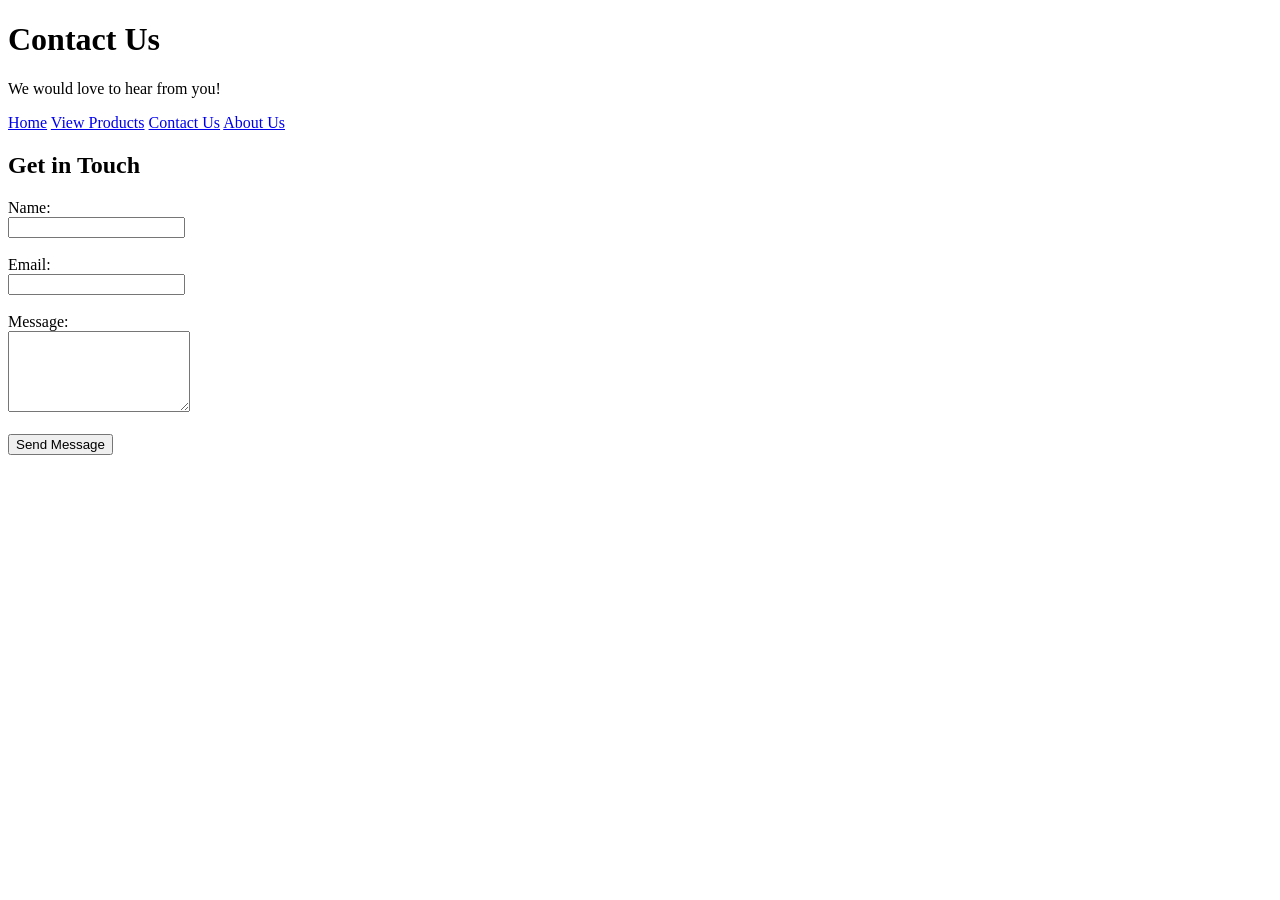
==== about.html @ 9ace167b "fuck you" ====
<!DOCTYPE html>
<html lang="en">
    <head>
        <meta charset="UTF-8">
        <meta name="viewport" content="width=device-width, initial-scale=1.0">
        <title>My Website - Contact Us</title>
    </head>
    <body>
        <header>
            <h1>Contact Us</h1>
            <p>We would love to hear from you!</p>
        </header>

        <nav>
            <a href="index.html">Home</a>
            <a href="products.html">View Products</a>
            <a href="contact.html">Contact Us</a>
            <a href="about.html">About Us</a>
        </nav>

        <main>
            <section>
                <h2>Get in Touch</h2>
                <form action="#" method="POST">
                    <div>
                        <label for="name">Name:</label><br>
                        <input type="text" id="name" name="name" required>
                    </div>
                    <br>
                    <div>
                        <label for="email">Email:</label><br>
                        <input type="email" id="email" name="email" required>
                    </div>
                    <br>
                    <div>
                        <label for="message">Message:</label><br>
                        <textarea id="message" name="message" rows="5" required></textarea>
                    </div>
                    <br>
                    <button type="submit">Send Message</button>
                </form>
            </section>
        </main>
    </body>
</html>
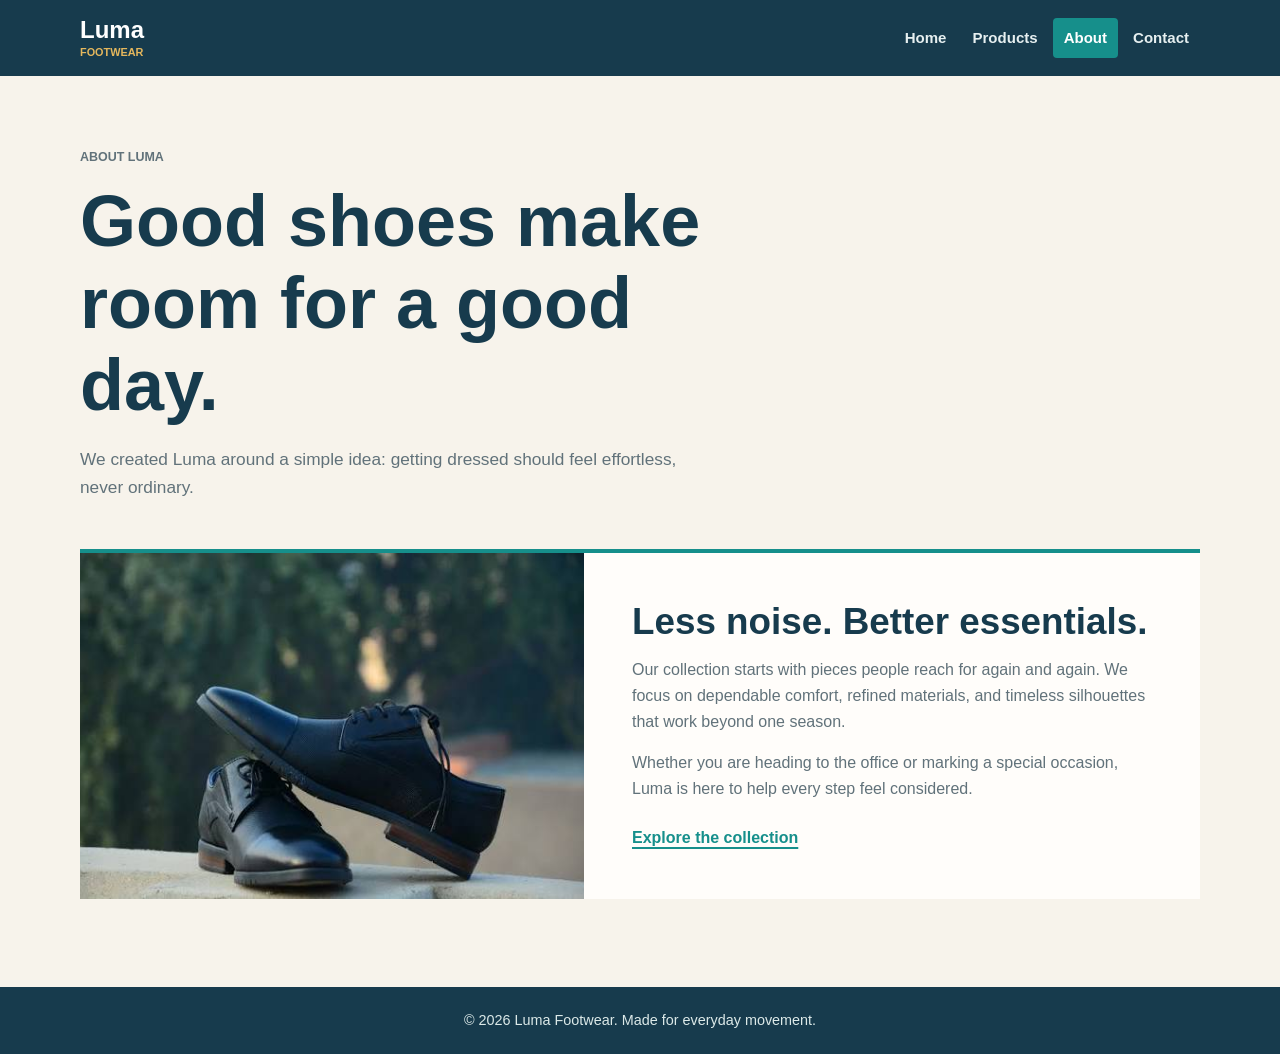
==== commit 2d2817b1: "all changes" ====
--- a/about.html
+++ b/about.html
@@ -1,45 +1,46 @@
 <!DOCTYPE html>
 <html lang="en">
-    <head>
-        <meta charset="UTF-8">
-        <meta name="viewport" content="width=device-width, initial-scale=1.0">
-        <title>My Website - Contact Us</title>
-    </head>
-    <body>
-        <header>
-            <h1>Contact Us</h1>
-            <p>We would love to hear from you!</p>
-        </header>
+<head>
+    <meta charset="UTF-8">
+    <meta name="viewport" content="width=device-width, initial-scale=1.0">
+    <title>Luma Footwear | About</title>
+    <link rel="stylesheet" href="css/style.css">
+</head>
+<body>
+    <header class="site-header">
+        <div class="site-header__inner">
+            <a class="brand" href="index.html" aria-label="Luma Footwear home">Luma<span>Footwear</span></a>
+            <nav class="site-nav" aria-label="Primary navigation">
+                <a href="index.html">Home</a>
+                <a href="products.html">Products</a>
+                <a class="is-active" href="about.html" aria-current="page">About</a>
+                <a href="contact.html">Contact</a>
+            </nav>
+        </div>
+    </header>
 
-        <nav>
-            <a href="index.html">Home</a>
-            <a href="products.html">View Products</a>
-            <a href="contact.html">Contact Us</a>
-            <a href="about.html">About Us</a>
-        </nav>
+    <main class="page-main">
+        <section class="page-intro page-intro--narrow" aria-labelledby="about-title">
+            <p class="eyebrow">About Luma</p>
+            <h1 id="about-title">Good shoes make room for a good day.</h1>
+            <p>We created Luma around a simple idea: getting dressed should feel effortless, never ordinary.</p>
+        </section>
 
-        <main>
-            <section>
-                <h2>Get in Touch</h2>
-                <form action="#" method="POST">
-                    <div>
-                        <label for="name">Name:</label><br>
-                        <input type="text" id="name" name="name" required>
-                    </div>
-                    <br>
-                    <div>
-                        <label for="email">Email:</label><br>
-                        <input type="email" id="email" name="email" required>
-                    </div>
-                    <br>
-                    <div>
-                        <label for="message">Message:</label><br>
-                        <textarea id="message" name="message" rows="5" required></textarea>
-                    </div>
-                    <br>
-                    <button type="submit">Send Message</button>
-                </form>
-            </section>
-        </main>
-    </body>
-</html>+        <section class="story-band">
+            <div class="story-band__image">
+                <img src="images/images.jpg" alt="A pair of polished leather oxford shoes">
+            </div>
+            <div class="story-band__content">
+                <h2>Less noise. Better essentials.</h2>
+                <p>Our collection starts with pieces people reach for again and again. We focus on dependable comfort, refined materials, and timeless silhouettes that work beyond one season.</p>
+                <p>Whether you are heading to the office or marking a special occasion, Luma is here to help every step feel considered.</p>
+                <a class="text-link" href="products.html">Explore the collection</a>
+            </div>
+        </section>
+    </main>
+
+    <footer class="site-footer">
+        <p>&copy; 2026 Luma Footwear. Made for everyday movement.</p>
+    </footer>
+</body>
+</html>
--- a/css/style.css
+++ b/css/style.css
@@ -0,0 +1,622 @@
+:root {
+    --ink: #173b4d;
+    --ink-soft: #315b6a;
+    --teal: #168f8b;
+    --coral: #e56b4f;
+    --coral-dark: #c95239;
+    --gold: #e4b75d;
+    --canvas: #f7f3eb;
+    --surface: #fffdfa;
+    --line: #ded7ca;
+    --muted: #61727a;
+    --white: #ffffff;
+}
+
+* {
+    box-sizing: border-box;
+}
+
+html {
+    scroll-behavior: smooth;
+}
+
+body {
+    min-height: 100vh;
+    margin: 0;
+    display: flex;
+    flex-direction: column;
+    background: var(--canvas);
+    color: var(--ink);
+    font-family: Arial, Helvetica, sans-serif;
+    line-height: 1.6;
+}
+
+img {
+    display: block;
+    max-width: 100%;
+}
+
+a {
+    color: inherit;
+}
+
+.site-header {
+    background: var(--ink);
+    color: var(--white);
+}
+
+.site-header__inner {
+    width: min(1120px, calc(100% - 40px));
+    min-height: 76px;
+    margin: 0 auto;
+    display: flex;
+    align-items: center;
+    justify-content: space-between;
+    gap: 24px;
+}
+
+.brand {
+    color: var(--white);
+    font-size: 1.5rem;
+    font-weight: 800;
+    letter-spacing: 0;
+    line-height: 1;
+    text-decoration: none;
+}
+
+.brand span {
+    display: block;
+    margin-top: 5px;
+    color: var(--gold);
+    font-size: 0.68rem;
+    font-weight: 700;
+    letter-spacing: 0;
+    text-transform: uppercase;
+}
+
+.site-nav {
+    display: flex;
+    flex-wrap: wrap;
+    justify-content: flex-end;
+    gap: 4px;
+}
+
+.site-nav a {
+    border-radius: 4px;
+    color: #e6eff0;
+    font-size: 0.94rem;
+    font-weight: 700;
+    padding: 8px 11px;
+    text-decoration: none;
+    transition: background-color 160ms ease, color 160ms ease;
+}
+
+.site-nav a:hover,
+.site-nav a:focus-visible,
+.site-nav a.is-active {
+    background: var(--teal);
+    color: var(--white);
+}
+
+.site-nav a:focus-visible,
+.button:focus-visible,
+.text-link:focus-visible,
+input:focus-visible,
+textarea:focus-visible {
+    outline: 3px solid var(--gold);
+    outline-offset: 3px;
+}
+
+main {
+    flex: 1;
+}
+
+.hero {
+    position: relative;
+    min-height: 515px;
+    display: grid;
+    align-items: end;
+    isolation: isolate;
+    background-color: var(--ink);
+    background-image: url("../images/images.jpg");
+    background-position: center;
+    background-repeat: no-repeat;
+    background-size: cover;
+}
+
+.hero::before {
+    position: absolute;
+    z-index: -1;
+    inset: 0;
+    background: rgba(23, 59, 77, 0.72);
+    content: "";
+}
+
+.hero__content {
+    width: min(1120px, calc(100% - 40px));
+    margin: 0 auto;
+    padding: 76px 0;
+    color: var(--white);
+}
+
+.eyebrow {
+    margin: 0 0 12px;
+    color: var(--teal);
+    font-size: 0.78rem;
+    font-weight: 800;
+    letter-spacing: 0;
+    text-transform: uppercase;
+}
+
+.hero .eyebrow {
+    color: var(--gold);
+}
+
+h1,
+h2,
+h3,
+p {
+    margin-top: 0;
+}
+
+h1,
+h2,
+h3 {
+    line-height: 1.14;
+}
+
+h1 {
+    max-width: 650px;
+    margin-bottom: 20px;
+    font-size: 4.5rem;
+    letter-spacing: 0;
+}
+
+h2 {
+    margin-bottom: 14px;
+    font-size: 2.3rem;
+    letter-spacing: 0;
+}
+
+h3 {
+    margin-bottom: 10px;
+    font-size: 1.12rem;
+}
+
+.hero__text {
+    max-width: 540px;
+    margin-bottom: 30px;
+    color: #f2f7f5;
+    font-size: 1.08rem;
+}
+
+.action-row {
+    display: flex;
+    flex-wrap: wrap;
+    align-items: center;
+    gap: 18px;
+}
+
+.button,
+button {
+    border: 0;
+    border-radius: 4px;
+    display: inline-flex;
+    align-items: center;
+    justify-content: center;
+    min-height: 44px;
+    padding: 10px 18px;
+    background: var(--teal);
+    color: var(--white);
+    cursor: pointer;
+    font: inherit;
+    font-weight: 800;
+    text-decoration: none;
+    transition: background-color 160ms ease, transform 160ms ease;
+}
+
+.button:hover,
+button:hover {
+    background: var(--ink-soft);
+    transform: translateY(-1px);
+}
+
+.button--coral {
+    background: var(--coral);
+}
+
+.button--coral:hover {
+    background: var(--coral-dark);
+}
+
+.button--small {
+    min-height: 40px;
+    padding: 8px 14px;
+    font-size: 0.92rem;
+}
+
+.text-link {
+    color: var(--teal);
+    font-weight: 800;
+    text-decoration-thickness: 2px;
+    text-underline-offset: 4px;
+}
+
+.hero .text-link {
+    color: var(--white);
+}
+
+.text-link:hover {
+    color: var(--coral);
+}
+
+.hero .text-link:hover {
+    color: var(--gold);
+}
+
+.value-band,
+.page-main {
+    width: min(1120px, calc(100% - 40px));
+    margin: 0 auto;
+}
+
+.value-band {
+    padding: 76px 0;
+}
+
+.section-heading {
+    max-width: 620px;
+    margin-bottom: 32px;
+}
+
+.section-heading h2 {
+    margin-bottom: 0;
+}
+
+.value-grid {
+    display: grid;
+    grid-template-columns: repeat(3, minmax(0, 1fr));
+    border-top: 1px solid var(--line);
+}
+
+.value-item {
+    padding: 24px 28px 12px 0;
+    border-right: 1px solid var(--line);
+}
+
+.value-item + .value-item {
+    padding-left: 28px;
+}
+
+.value-item:last-child {
+    border-right: 0;
+}
+
+.value-item h3 {
+    color: var(--teal);
+}
+
+.value-item p,
+.page-intro p,
+.story-band__content p,
+.contact-details p,
+.product-card__content > p {
+    color: var(--muted);
+}
+
+.page-main {
+    padding: 72px 0 88px;
+}
+
+.page-intro {
+    max-width: 760px;
+    margin-bottom: 48px;
+}
+
+.page-intro--narrow {
+    max-width: 680px;
+}
+
+.page-intro h1 {
+    color: var(--ink);
+}
+
+.page-intro p:last-child {
+    max-width: 620px;
+    margin-bottom: 0;
+    font-size: 1.08rem;
+}
+
+.product-list {
+    display: grid;
+    grid-template-columns: minmax(0, 520px);
+}
+
+.product-card {
+    overflow: hidden;
+    border: 1px solid var(--line);
+    border-radius: 6px;
+    background: var(--surface);
+    box-shadow: 0 14px 34px rgba(23, 59, 77, 0.1);
+}
+
+.product-card__image {
+    position: relative;
+    aspect-ratio: 4 / 3;
+    overflow: hidden;
+    background: #d7e1de;
+}
+
+.product-card__image img {
+    width: 100%;
+    height: 100%;
+    object-fit: cover;
+    transition: transform 240ms ease;
+}
+
+.product-card:hover .product-card__image img {
+    transform: scale(1.035);
+}
+
+.product-tag {
+    position: absolute;
+    top: 16px;
+    left: 16px;
+    border-radius: 3px;
+    padding: 5px 8px;
+    background: var(--gold);
+    color: var(--ink);
+    font-size: 0.72rem;
+    font-weight: 800;
+    letter-spacing: 0;
+    text-transform: uppercase;
+}
+
+.product-card__content {
+    padding: 24px;
+}
+
+.product-card__label {
+    margin-bottom: 6px;
+    color: var(--teal) !important;
+    font-size: 0.75rem;
+    font-weight: 800;
+    letter-spacing: 0;
+    text-transform: uppercase;
+}
+
+.product-card h2 {
+    margin-bottom: 10px;
+    font-size: 1.65rem;
+}
+
+.product-card__footer {
+    display: flex;
+    align-items: center;
+    justify-content: space-between;
+    gap: 18px;
+    margin-top: 24px;
+}
+
+.price {
+    color: var(--coral-dark);
+    font-size: 1.25rem;
+    font-weight: 800;
+}
+
+.story-band {
+    display: grid;
+    grid-template-columns: minmax(0, 0.9fr) minmax(0, 1.1fr);
+    align-items: stretch;
+    background: var(--surface);
+    border-top: 4px solid var(--teal);
+}
+
+.story-band__image {
+    min-height: 340px;
+}
+
+.story-band__image img {
+    width: 100%;
+    height: 100%;
+    object-fit: cover;
+}
+
+.story-band__content {
+    align-self: center;
+    padding: 48px;
+}
+
+.story-band__content .text-link {
+    display: inline-block;
+    margin-top: 8px;
+}
+
+.contact-layout {
+    display: grid;
+    grid-template-columns: minmax(0, 0.75fr) minmax(320px, 1fr);
+    gap: 64px;
+    align-items: start;
+}
+
+.contact-details {
+    padding-top: 20px;
+}
+
+.contact-details h2 {
+    color: var(--teal);
+}
+
+.contact-note {
+    color: var(--ink-soft) !important;
+    font-weight: 700;
+}
+
+.contact-form {
+    padding: 32px;
+    border: 1px solid var(--line);
+    border-top: 4px solid var(--coral);
+    border-radius: 6px;
+    background: var(--surface);
+    box-shadow: 0 14px 34px rgba(23, 59, 77, 0.08);
+}
+
+.form-field {
+    margin-bottom: 18px;
+}
+
+label {
+    display: block;
+    margin-bottom: 6px;
+    color: var(--ink);
+    font-size: 0.93rem;
+    font-weight: 800;
+}
+
+input,
+textarea {
+    width: 100%;
+    border: 1px solid #bfcac7;
+    border-radius: 4px;
+    padding: 11px 12px;
+    background: var(--white);
+    color: var(--ink);
+    font: inherit;
+    transition: border-color 160ms ease, box-shadow 160ms ease;
+}
+
+textarea {
+    min-height: 144px;
+    resize: vertical;
+}
+
+input:hover,
+textarea:hover {
+    border-color: var(--teal);
+}
+
+input:focus,
+textarea:focus {
+    border-color: var(--teal);
+    box-shadow: 0 0 0 3px rgba(22, 143, 139, 0.16);
+    outline: 0;
+}
+
+.site-footer {
+    padding: 22px 20px;
+    background: var(--ink);
+    color: #dce9e8;
+    text-align: center;
+}
+
+.site-footer p {
+    margin: 0;
+    font-size: 0.9rem;
+}
+
+@media (max-width: 760px) {
+    .site-header__inner {
+        min-height: auto;
+        flex-direction: column;
+        align-items: flex-start;
+        gap: 16px;
+        padding: 18px 0;
+    }
+
+    .site-nav {
+        justify-content: flex-start;
+        width: 100%;
+    }
+
+    .hero {
+        min-height: 430px;
+        background-position: 60% center;
+    }
+
+    .hero__content {
+        padding: 48px 0;
+    }
+
+    h1 {
+        font-size: 3.3rem;
+    }
+
+    h2 {
+        font-size: 2rem;
+    }
+
+    .value-grid,
+    .story-band,
+    .contact-layout {
+        grid-template-columns: 1fr;
+    }
+
+    .value-item,
+    .value-item + .value-item {
+        padding: 22px 0;
+        border-right: 0;
+        border-bottom: 1px solid var(--line);
+    }
+
+    .value-item:last-child {
+        border-bottom: 0;
+    }
+
+    .story-band__image {
+        min-height: 260px;
+    }
+
+    .story-band__content {
+        padding: 32px 24px;
+    }
+
+    .contact-layout {
+        gap: 32px;
+    }
+
+    .contact-details {
+        padding-top: 0;
+    }
+}
+
+@media (max-width: 480px) {
+    .site-header__inner,
+    .hero__content,
+    .value-band,
+    .page-main {
+        width: min(calc(100% - 28px), 1120px);
+    }
+
+    .site-nav a {
+        padding: 7px 8px;
+        font-size: 0.86rem;
+    }
+
+    .hero {
+        min-height: 420px;
+    }
+
+    .hero__content {
+        padding: 44px 0;
+    }
+
+    h1 {
+        font-size: 2.35rem;
+    }
+
+    .page-main {
+        padding: 52px 0 64px;
+    }
+
+    .value-band {
+        padding: 56px 0;
+    }
+
+    .contact-form {
+        padding: 24px 18px;
+    }
+
+    .product-card__content {
+        padding: 20px;
+    }
+}
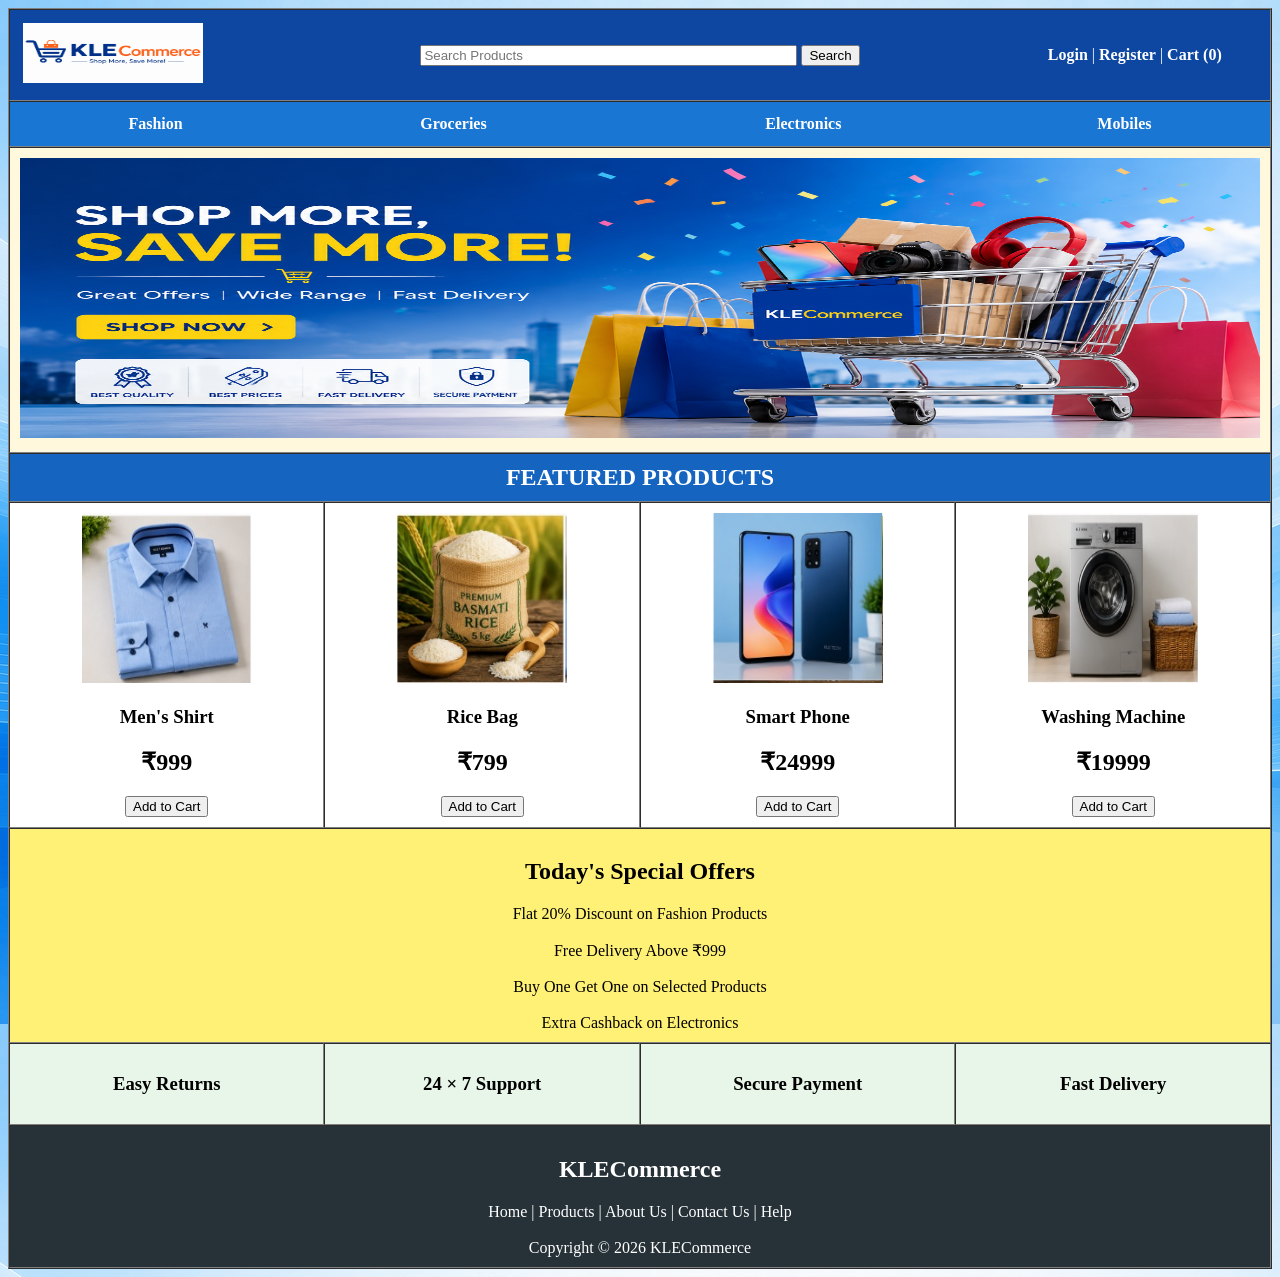
==== commit c402fcb1: "new" ====
--- a/about.html
+++ b/about.html
@@ -1,46 +1,186 @@
 <!DOCTYPE html>
-<html lang="en">
+<html>
+
 <head>
-    <meta charset="UTF-8">
-    <meta name="viewport" content="width=device-width, initial-scale=1.0">
-    <title>Luma Footwear | About</title>
-    <link rel="stylesheet" href="css/style.css">
+    <title>KLECommerce</title>
 </head>
-<body>
-    <header class="site-header">
-        <div class="site-header__inner">
-            <a class="brand" href="index.html" aria-label="Luma Footwear home">Luma<span>Footwear</span></a>
-            <nav class="site-nav" aria-label="Primary navigation">
-                <a href="index.html">Home</a>
-                <a href="products.html">Products</a>
-                <a class="is-active" href="about.html" aria-current="page">About</a>
-                <a href="contact.html">Contact</a>
-            </nav>
-        </div>
-    </header>
 
-    <main class="page-main">
-        <section class="page-intro page-intro--narrow" aria-labelledby="about-title">
-            <p class="eyebrow">About Luma</p>
-            <h1 id="about-title">Good shoes make room for a good day.</h1>
-            <p>We created Luma around a simple idea: getting dressed should feel effortless, never ordinary.</p>
-        </section>
+<body background="images/background.png">
 
-        <section class="story-band">
-            <div class="story-band__image">
-                <img src="images/images.jpg" alt="A pair of polished leather oxford shoes">
-            </div>
-            <div class="story-band__content">
-                <h2>Less noise. Better essentials.</h2>
-                <p>Our collection starts with pieces people reach for again and again. We focus on dependable comfort, refined materials, and timeless silhouettes that work beyond one season.</p>
-                <p>Whether you are heading to the office or marking a special occasion, Luma is here to help every step feel considered.</p>
-                <a class="text-link" href="products.html">Explore the collection</a>
-            </div>
-        </section>
-    </main>
+    <table border="1" width="100%" cellpadding="10" cellspacing="0">
 
-    <footer class="site-footer">
-        <p>&copy; 2026 Luma Footwear. Made for everyday movement.</p>
-    </footer>
+        <!-- Header -->
+        <tr bgcolor="#0D47A1">
+            <td colspan="4">
+
+                <table width="100%">
+                    <tr>
+
+                        <!-- Logo -->
+                        <td width="20%">
+                            <img src="images/logo.png"
+                                 width="180"
+                                 height="60">
+                        </td>
+
+                        <!-- Search -->
+                        <td width="60%" align="center">
+                            <input type="text"
+                                   size="45"
+                                   placeholder="Search Products">
+
+                            <input type="submit"
+                                   value="Search">
+                        </td>
+
+                        <!-- Login -->
+                        <td width="20%" align="center">
+                            <font color="white">
+                                <b>Login</b> |
+                                <b>Register</b> |
+                                <b>Cart (0)</b>
+                            </font>
+                        </td>
+
+                    </tr>
+                </table>
+
+            </td>
+        </tr>
+                <!-- Category Menu -->
+        <tr bgcolor="#1976D2" align="center">
+            <td colspan="4">
+                <table width="100%" border="0">
+                    <tr align="center">
+                        <td><font color="white"><b>Fashion</b></font></td>
+                        <td><font color="white"><b>Groceries</b></font></td>
+                        <td><font color="white"><b>Electronics</b></font></td>
+                        <td><font color="white"><b>Mobiles</b></font></td>
+                    </tr>
+                </table>
+            </td>
+        </tr>
+
+        <!-- Banner -->
+        <tr>
+            <td colspan="4" align="center" bgcolor="#FFF8DC">
+                <img src="images/banner.png"
+                     width="100%"
+                     height="280">
+            </td>
+        </tr>
+
+        <!-- Featured Products -->
+        <tr bgcolor="#1565C0">
+            <td colspan="4" align="center">
+                <font color="white" size="5">
+                    <b>FEATURED PRODUCTS</b>
+                </font>
+            </td>
+        </tr>
+
+        <!-- Products -->
+        <tr bgcolor="#FFFFFF">
+
+            <td align="center">
+                <img src="images/shirt.jpg"
+                     width="170"
+                     height="170">
+                <h3>Men's Shirt</h3>
+                <h2>₹999</h2>
+                <input type="button" value="Add to Cart">
+            </td>
+
+            <td align="center">
+                <img src="images/rice.jpg"
+                     width="170"
+                     height="170">
+                <h3>Rice Bag</h3>
+                <h2>₹799</h2>
+                <input type="button" value="Add to Cart">
+            </td>
+
+            <td align="center">
+                <img src="images/mobile.jpg"
+                     width="170"
+                     height="170">
+                <h3>Smart Phone</h3>
+                <h2>₹24999</h2>
+                <input type="button" value="Add to Cart">
+            </td>
+
+            <td align="center">
+                <img src="images/washing.jpg"
+                     width="170"
+                     height="170">
+                <h3>Washing Machine</h3>
+                <h2>₹19999</h2>
+                <input type="button" value="Add to Cart">
+            </td>
+
+        </tr>
+
+        <!-- Offers -->
+        <tr bgcolor="#FFF176">
+            <td colspan="4" align="center">
+                <h2>Today's Special Offers</h2>
+
+                Flat 20% Discount on Fashion Products
+                <br><br>
+
+                Free Delivery Above ₹999
+                <br><br>
+
+                Buy One Get One on Selected Products
+                <br><br>
+
+                Extra Cashback on Electronics
+            </td>
+        </tr>
+
+        <!-- Customer Services -->
+        <tr bgcolor="#E8F5E9">
+
+            <td align="center">
+                <h3>Easy Returns</h3>
+            </td>
+
+            <td align="center">
+                <h3>24 × 7 Support</h3>
+            </td>
+
+            <td align="center">
+                <h3>Secure Payment</h3>
+            </td>
+
+            <td align="center">
+                <h3>Fast Delivery</h3>
+            </td>
+
+        </tr>
+
+        <!-- Footer -->
+        <tr bgcolor="#263238">
+            <td colspan="4" align="center">
+                <font color="white">
+
+                    <h2>KLECommerce</h2>
+
+                    Home |
+                    Products |
+                    About Us |
+                    Contact Us |
+                    Help
+
+                    <br><br>
+
+                    Copyright © 2026 KLECommerce
+
+                </font>
+            </td>
+        </tr>
+
+    </table>
+
 </body>
-</html>
+</html>
